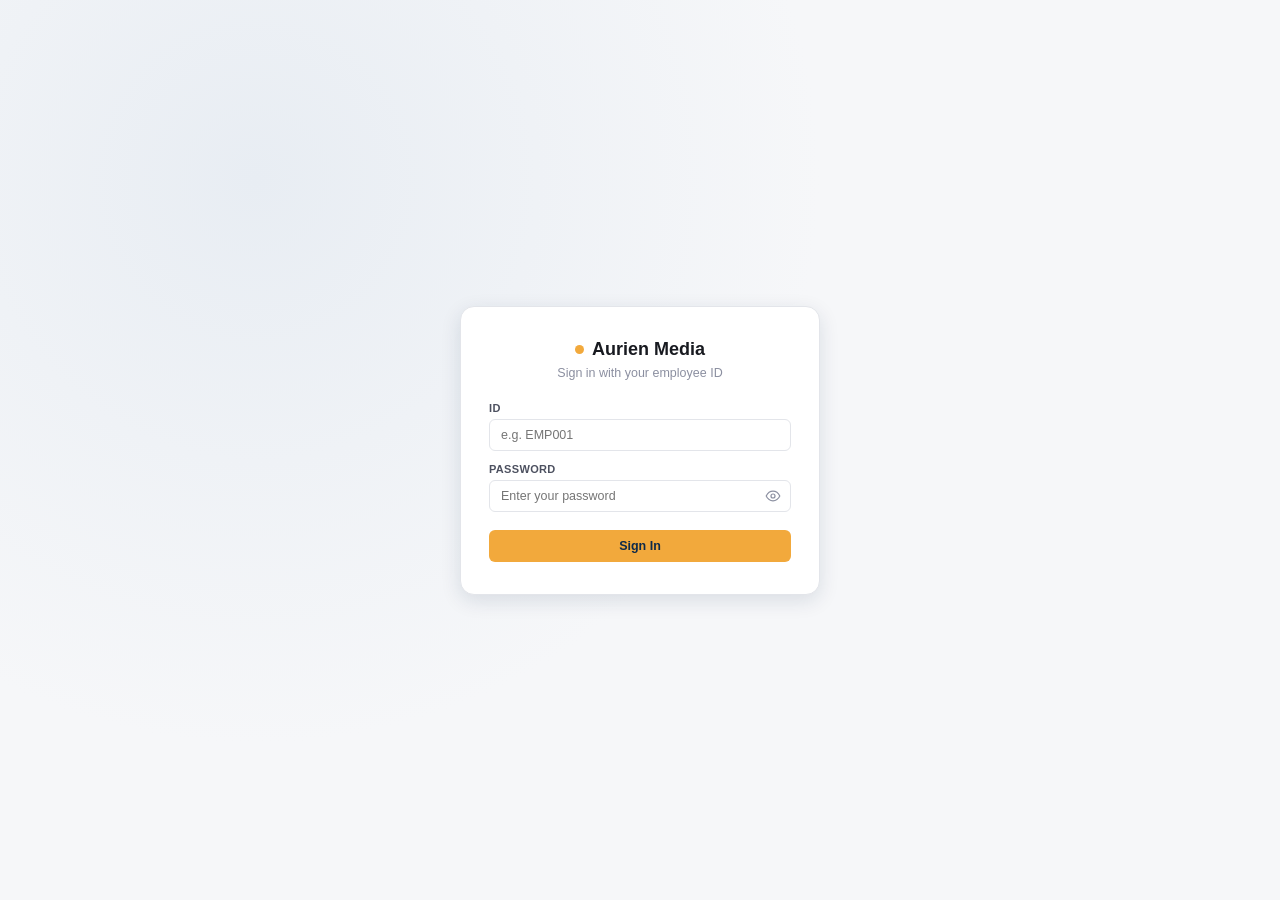
==== index.html @ a41c9145 "Add files via upload" ====
<!DOCTYPE html>
<html lang="en">
<head>
<meta charset="UTF-8" />
<meta name="viewport" content="width=device-width, initial-scale=1.0" />
<title>Sign In — Aurien Media</title>
<meta name="description" content="Attendance, work reports, salary, and leave management for Aurien Media." />

<!-- Favicon / installable app icons -->
<link rel="icon" href="assets/images/icons/favicon-64.png" sizes="64x64" type="image/png" />
<link rel="icon" href="assets/images/icons/favicon-32.png" sizes="32x32" type="image/png" />
<link rel="apple-touch-icon" href="assets/images/icons/apple-touch-icon.png" />
<link rel="manifest" href="manifest.json" />
<meta name="theme-color" content="#002147" />
<meta name="mobile-web-app-capable" content="yes" />
<meta name="apple-mobile-web-app-capable" content="yes" />
<meta name="apple-mobile-web-app-title" content="Aurien Media" />
<meta name="apple-mobile-web-app-status-bar-style" content="black-translucent" />

<!-- Link preview (Slack/WhatsApp/Discord/etc.) -->
<meta property="og:type" content="website" />
<meta property="og:site_name" content="Aurien Media" />
<meta property="og:title" content="Aurien Media — Employee Management System" />
<meta property="og:description" content="Attendance, work reports, salary, and leave management for Aurien Media." />
<meta property="og:image" content="https://workwithaurien.github.io/AM/assets/images/icons/og-cover.png" />
<meta property="og:url" content="https://workwithaurien.github.io/AM/" />
<meta name="twitter:card" content="summary" />
<meta name="twitter:title" content="Aurien Media — Employee Management System" />
<meta name="twitter:description" content="Attendance, work reports, salary, and leave management for Aurien Media." />
<meta name="twitter:image" content="https://workwithaurien.github.io/AM/assets/images/icons/og-cover.png" />

<link rel="stylesheet" href="assets/css/tokens.css" />
<link rel="stylesheet" href="assets/css/base.css" />
<link rel="stylesheet" href="assets/css/components.css" />
<link rel="stylesheet" href="assets/css/pages.css" />
</head>
<body class="login-body">
  <div class="login-card">
    <div class="login-logo"><span class="dot"></span> Aurien Media</div>
    <div class="login-sub">Sign in with your employee ID</div>

    <div class="login-error" id="loginError"></div>

    <form id="loginForm">
      <div class="field">
        <label for="uid">ID</label>
        <input class="input" id="uid" name="uid" type="text" placeholder="e.g. EMP001" required autocomplete="username" />
      </div>
      <div class="field">
        <label for="password">Password</label>
        <div class="password-field">
          <input class="input" id="password" name="password" type="password" placeholder="Enter your password" required autocomplete="current-password" />
          <button class="password-toggle" type="button" id="passwordToggle" aria-label="Show password" aria-pressed="false">
            <svg class="ic-eye" viewBox="0 0 20 20" fill="none" stroke="currentColor" stroke-width="1.5" stroke-linecap="round" stroke-linejoin="round">
              <path d="M1.5 10S4.5 4 10 4s8.5 6 8.5 6-3 6-8.5 6-8.5-6-8.5-6Z" />
              <circle cx="10" cy="10" r="2.5" />
            </svg>
            <svg class="ic-eye-off" viewBox="0 0 20 20" fill="none" stroke="currentColor" stroke-width="1.5" stroke-linecap="round" stroke-linejoin="round" style="display:none">
              <path d="M1.5 10S4.5 4 10 4s8.5 6 8.5 6-3 6-8.5 6-8.5-6-8.5-6Z" />
              <circle cx="10" cy="10" r="2.5" />
              <path d="M2.5 2.5l15 15" />
            </svg>
          </button>
        </div>
      </div>
      <button class="btn" type="submit" id="loginSubmit" style="width:100%;justify-content:center;margin-top:6px">Sign In</button>
    </form>
  </div>

  <script src="assets/js/core/utils.js"></script>
  <script src="assets/js/core/auth.js"></script>
  <script src="assets/js/components/loader.js"></script>
  <script src="assets/js/core/api.js"></script>
  <script src="assets/js/login.js"></script>
  <script src="assets/js/core/pwa.js"></script>
</body>
</html>
---- assets/css/tokens.css ----
/* ===== Design tokens ===== */
:root{
  /* surface */
  --bg:#f6f7f9;
  --surface:#ffffff;
  --surface-soft:#f0f1f4;
  --border:#e3e5ea;
  --border-strong:#d3d6dd;

  /* ink */
  --ink:#181a20;
  --ink-soft:#4d5160;
  --muted:#8b8fa0;

  /* brand — from the Aurien Media mark: navy peaks, gold star */
  --accent:#0E2A4A;       /* navy — structural: nav, links, icon tiles, avatars */
  --accent-ink:#ffffff;
  --accent-soft:#E8EDF3;
  --accent-strong:#081A30;

  --cta:#F2A93C;          /* gold — reserved for primary actions only */
  --cta-ink:#0E2A4A;      /* navy text on gold reads far better than white */
  --cta-soft:#FDF1DD;
  --cta-strong:#DC931F;

  /* shell — sidebar + topbar only */
  --shell-bg:#002147;
  --shell-ink:#ffffff;
  --shell-ink-soft:rgba(255,255,255,.68);
  --shell-muted:rgba(255,255,255,.5);
  --shell-border:rgba(255,255,255,.14);
  --shell-hover:rgba(255,255,255,.08);
  --shell-active:rgba(255,255,255,.12);

  /* status */
  --success:#1a9c6b;
  --success-soft:#e7f7f0;
  --warning:#b9750c;
  --warning-soft:#fbf0dd;
  --danger:#d1483f;
  --danger-soft:#fbeae8;

  /* radius / shadow */
  --r-sm:6px;
  --r-md:10px;
  --r-lg:14px;
  --shadow-sm:0 1px 3px rgba(14,42,74,.07);
  --shadow-md:0 6px 20px rgba(14,42,74,.12);

  /* type */
  --font:-apple-system,BlinkMacSystemFont,"Segoe UI",Inter,Roboto,Helvetica,Arial,sans-serif;
  --fs-xs:11px;
  --fs-sm:12.5px;
  --fs-md:13.5px;
  --fs-lg:16px;
  --fs-xl:20px;
  --fs-xxl:26px;

  /* layout */
  --sidebar-w:216px;
  --topbar-h:56px;
}
---- assets/css/base.css ----
/* ===== Reset + base ===== */
*,*::before,*::after{box-sizing:border-box;}
html,body{height:100%;}
body{
  margin:0;
  font-family:var(--font);
  background:var(--bg);
  color:var(--ink);
  font-size:var(--fs-md);
  -webkit-font-smoothing:antialiased;
}
h1,h2,h3,p{margin:0;}
button{font-family:inherit;cursor:pointer;}
input,select,textarea{font-family:inherit;font-size:var(--fs-md);}
a{color:inherit;text-decoration:none;}
::selection{background:var(--accent-soft);}

/* focus visibility (accessibility floor) */
button:focus-visible,
input:focus-visible,
select:focus-visible,
textarea:focus-visible,
[tabindex]:focus-visible{
  outline:2px solid var(--accent);
  outline-offset:2px;
}

@media (prefers-reduced-motion: reduce){
  *{animation-duration:.001ms !important;transition-duration:.001ms !important;}
}
---- assets/css/components.css ----
/* ===== Reusable components ===== */

/* grid helpers */
.grid{display:grid;gap:14px;}
.grid-2{grid-template-columns:repeat(2,1fr);}
.grid-3{grid-template-columns:repeat(3,1fr);}
.grid-4{grid-template-columns:repeat(4,1fr);}
@media (max-width: 1100px){.grid-4{grid-template-columns:repeat(2,1fr);}.grid-3{grid-template-columns:repeat(2,1fr);}}
@media (max-width: 640px){.grid-4,.grid-3,.grid-2{grid-template-columns:1fr;}}
/* Grid items default to min-width:auto, which refuses to shrink below a
   descendant's intrinsic width — e.g. a scrollable table's min-width
   (see table.js) would otherwise bubble up and force the whole grid
   column to overflow instead of letting .table-wrap scroll internally. */
.grid > *{min-width:0;}

/* card */
.card{
  background:var(--surface);border:1px solid var(--border);border-radius:var(--r-lg);
  padding:16px;box-shadow:var(--shadow-sm);
}
.card-label{font-size:var(--fs-xs);color:var(--muted);text-transform:uppercase;letter-spacing:.04em;font-weight:700;}
.card-value{font-size:var(--fs-xxl);font-weight:700;margin-top:6px;}
.card-sub{font-size:var(--fs-sm);color:var(--muted);margin-top:4px;}
.card-title{font-size:var(--fs-md);font-weight:700;margin-bottom:12px;}
.text-success{color:var(--success);}
.text-warning{color:var(--warning);}
.text-danger{color:var(--danger);}

/* buttons */
.btn{
  display:inline-flex;align-items:center;gap:6px;
  border:none;border-radius:var(--r-sm);padding:9px 14px;
  font-size:var(--fs-sm);font-weight:700;background:var(--cta);color:var(--cta-ink);
  transition:opacity .12s ease;
}
.btn:hover{opacity:.9;}
.btn:disabled{opacity:.5;cursor:not-allowed;}
.btn.secondary{background:var(--surface-soft);color:var(--ink);border:1px solid var(--border);}
.btn.danger{background:var(--danger-soft);color:var(--danger);}
.btn.sm{padding:6px 10px;font-size:var(--fs-xs);}
.btn-row{display:flex;gap:8px;flex-wrap:wrap;}

/* badge */
.badge{display:inline-flex;align-items:center;gap:4px;font-size:var(--fs-xs);font-weight:700;padding:3px 9px;border-radius:20px;}
.badge.success{background:var(--success-soft);color:var(--success);}
.badge.warning{background:var(--warning-soft);color:var(--warning);}
.badge.danger{background:var(--danger-soft);color:var(--danger);}
.badge.neutral{background:var(--surface-soft);color:var(--ink-soft);}

/* table — horizontal scroll (not clipping) when it's wider than its
   wrapper; table.js sets a per-table min-width so this actually kicks in
   instead of every column just squeezing down to fit. */
.table-wrap{background:var(--surface);border:1px solid var(--border);border-radius:var(--r-lg);overflow-x:auto;overflow-y:hidden;-webkit-overflow-scrolling:touch;}
table.data{width:100%;border-collapse:collapse;}
table.data thead th{
  text-align:left;font-size:var(--fs-xs);text-transform:uppercase;letter-spacing:.03em;
  color:var(--muted);font-weight:700;padding:11px 14px;background:var(--surface-soft);
  border-bottom:1px solid var(--border);
}
table.data tbody td{padding:12px 14px;font-size:var(--fs-sm);border-bottom:1px solid var(--border);color:var(--ink-soft);}
table.data tbody tr:last-child td{border-bottom:none;}
table.data tbody tr{transition:background .1s ease;}
table.data tbody tr.clickable:hover{background:var(--surface-soft);cursor:pointer;}
.table-empty{padding:34px;text-align:center;color:var(--muted);font-size:var(--fs-sm);}

/* toolbar */
.toolbar{display:flex;gap:10px;align-items:center;margin-bottom:14px;flex-wrap:wrap;}
.toolbar .grow{flex:1;}
.input, select.input{
  border:1px solid var(--border);border-radius:var(--r-sm);padding:8px 11px;
  font-size:var(--fs-sm);background:var(--surface);color:var(--ink);width:100%;
}
.input[readonly]{background:var(--surface-soft);color:var(--ink-soft);cursor:not-allowed;}
.field{display:flex;flex-direction:column;gap:5px;margin-bottom:12px;}
.field label{font-size:var(--fs-xs);font-weight:700;color:var(--ink-soft);text-transform:uppercase;letter-spacing:.03em;}

/* modal */
.overlay{position:fixed;inset:0;background:rgba(20,22,30,.4);display:flex;align-items:center;justify-content:center;z-index:100;}
.modal{background:var(--surface);border-radius:var(--r-lg);width:440px;max-width:92vw;max-height:88vh;overflow:auto;box-shadow:var(--shadow-md);}
.modal.wide{width:680px;}
.modal.xl{width:840px;}
.modal-head{display:flex;align-items:center;justify-content:space-between;padding:16px 18px;border-bottom:1px solid var(--border);}
.modal-head h3{font-size:var(--fs-lg);}
.modal-body{padding:18px;}
.modal-foot{padding:14px 18px;border-top:1px solid var(--border);display:flex;justify-content:flex-end;gap:8px;}
.close-x{border:none;background:none;font-size:16px;color:var(--muted);}

/* drawer */
.drawer-overlay{position:fixed;inset:0;background:rgba(20,22,30,.35);z-index:90;}
.drawer{
  position:fixed;top:0;right:0;bottom:0;width:420px;max-width:92vw;background:var(--surface);
  box-shadow:-8px 0 24px rgba(20,22,30,.12);z-index:91;display:flex;flex-direction:column;
  animation:slideIn .16s ease;
}
@keyframes slideIn{from{transform:translateX(24px);opacity:0;}to{transform:translateX(0);opacity:1;}}
.drawer-head{padding:16px 18px;border-bottom:1px solid var(--border);display:flex;justify-content:space-between;align-items:center;}
.drawer-body{padding:18px;overflow:auto;flex:1;}
.tabs{display:flex;gap:4px;border-bottom:1px solid var(--border);margin-bottom:16px;flex-wrap:wrap;}
.tab-btn{border:none;background:none;padding:9px 4px;margin-right:14px;font-size:var(--fs-sm);color:var(--muted);font-weight:600;border-bottom:2px solid transparent;}
.tab-btn.active{color:var(--accent);border-bottom-color:var(--accent);}

/* toast */
#toastHost{position:fixed;bottom:20px;right:20px;display:flex;flex-direction:column;gap:8px;z-index:200;}
.toast{
  background:var(--ink);color:#fff;padding:11px 16px;border-radius:var(--r-sm);
  font-size:var(--fs-sm);box-shadow:var(--shadow-md);animation:toastIn .16s ease;
  display:flex;align-items:center;gap:8px;
}
.toast.success{background:var(--success);}
.toast.error{background:var(--danger);}
@keyframes toastIn{from{transform:translateY(6px);opacity:0;}to{transform:translateY(0);opacity:1;}}

/* loader */
.skeleton{background:linear-gradient(90deg,var(--surface-soft) 25%,#e6e8ee 37%,var(--surface-soft) 63%);background-size:400% 100%;animation:shimmer 1.4s ease infinite;border-radius:var(--r-sm);}
@keyframes shimmer{0%{background-position:100% 0;}100%{background-position:0 0;}}
.spinner{width:18px;height:18px;border-radius:50%;border:2px solid var(--border);border-top-color:var(--accent);animation:spin .7s linear infinite;}
.spinner.lg{width:34px;height:34px;border-width:3px;}
@keyframes spin{to{transform:rotate(360deg);}}

/* global loader — shown while any Api.call is in flight */
#globalLoader{
  position:fixed;inset:0;background:rgba(246,247,249,.6);
  display:flex;align-items:center;justify-content:center;
  z-index:300;opacity:0;pointer-events:none;transition:opacity .12s ease;
}
#globalLoader.show{opacity:1;pointer-events:all;}

/* section heading */
.section-head{display:flex;align-items:center;justify-content:space-between;margin:26px 0 12px;}
.section-head h2{font-size:var(--fs-md);font-weight:700;color:var(--ink-soft);text-transform:uppercase;letter-spacing:.03em;}

/* empty state */
.empty-state{text-align:center;padding:40px 20px;color:var(--muted);}
.empty-state .big{font-size:26px;margin-bottom:8px;}

/* approval list (Approve Leave / Approve Advance modals) */
.approval-list{display:flex;flex-direction:column;gap:10px;}
.approval-row{display:flex;align-items:center;justify-content:space-between;gap:12px;padding:12px 14px;border:1px solid var(--border);border-radius:var(--r-md);}
.approval-actions{display:flex;gap:6px;flex:none;}
@media (max-width: 480px){
  .approval-row{flex-direction:column;align-items:stretch;}
  .approval-actions{justify-content:flex-end;}
}
---- assets/css/pages.css ----
/* ===== Page-specific styling ===== */

/* ---- Login ---- */
body.login-body{
  height:100vh;display:flex;align-items:center;justify-content:center;
  background:radial-gradient(circle at 20% 20%, var(--accent-soft) 0%, var(--bg) 45%);
}
.login-card{
  width:360px;max-width:90vw;background:var(--surface);border:1px solid var(--border);
  border-radius:var(--r-lg);padding:32px 28px;box-shadow:var(--shadow-md);
}
.login-logo{display:flex;align-items:center;gap:8px;justify-content:center;font-weight:700;font-size:18px;margin-bottom:6px;}
.login-logo .dot{width:9px;height:9px;border-radius:50%;background:var(--cta);}
.login-sub{text-align:center;color:var(--muted);font-size:var(--fs-sm);margin-bottom:22px;}
.login-error{
  background:var(--danger-soft);color:var(--danger);font-size:var(--fs-xs);
  padding:8px 10px;border-radius:var(--r-sm);margin-bottom:12px;display:none;
}
.login-error.show{display:block;}
.password-field{position:relative;}
.password-field .input{padding-right:38px;}
.password-toggle{
  position:absolute;top:50%;right:4px;transform:translateY(-50%);
  width:28px;height:28px;border:none;background:none;color:var(--muted);
  display:flex;align-items:center;justify-content:center;border-radius:var(--r-sm);
}
.password-toggle:hover{color:var(--ink-soft);background:var(--surface-soft);}
.password-toggle svg{width:18px;height:18px;}

/* ---- Dashboard ---- */
.announce-list{display:flex;flex-direction:column;gap:10px;}
.announce-item{padding:12px 14px;border:1px solid var(--border);border-radius:var(--r-md);background:var(--surface);}
.announce-item .a-title{font-weight:700;font-size:var(--fs-sm);}
.announce-item .a-date{font-size:var(--fs-xs);color:var(--muted);margin-top:2px;}
.quick-actions{display:flex;gap:10px;margin-top:18px;flex-wrap:wrap;}
.clock-btn{width:100%;}

/* ---- Drive ---- */
.drive-card{
  display:flex;flex-direction:column;gap:8px;align-items:flex-start;
  border:1px solid var(--border);border-radius:var(--r-lg);padding:18px;background:var(--surface);
  transition:box-shadow .12s ease, transform .12s ease;
}
.drive-card:hover{box-shadow:var(--shadow-md);transform:translateY(-1px);cursor:pointer;}
.drive-icon{width:34px;height:34px;border-radius:9px;background:var(--accent-soft);color:var(--accent);display:flex;align-items:center;justify-content:center;font-size:16px;}
.drive-card .d-title{font-weight:700;font-size:var(--fs-md);}
.drive-card .d-open{font-size:var(--fs-xs);color:var(--accent);font-weight:700;}

/* ---- Profile ---- */
.profile-head{display:flex;gap:16px;align-items:center;}
.profile-avatar{width:64px;height:64px;border-radius:50%;background:var(--accent-soft);color:var(--accent);display:flex;align-items:center;justify-content:center;font-size:22px;font-weight:700;overflow:hidden;}
.profile-name{font-size:var(--fs-lg);font-weight:700;}
.profile-role{font-size:var(--fs-sm);color:var(--muted);}
.profile-grid{display:grid;grid-template-columns:220px 1fr;gap:20px;margin-top:20px;}
.profile-grid > *{min-width:0;}
@media (max-width: 800px){.profile-grid{grid-template-columns:1fr;}}
.info-list{display:flex;flex-direction:column;gap:10px;font-size:var(--fs-sm);}
.info-list .k{color:var(--muted);font-size:var(--fs-xs);text-transform:uppercase;letter-spacing:.03em;}
.info-list .v{margin-top:2px;}

/* ---- Employees ---- */
.emp-card{border:1px solid var(--border);border-radius:var(--r-lg);background:var(--surface);padding:16px;cursor:pointer;transition:box-shadow .12s ease;}
.emp-card:hover{box-shadow:var(--shadow-md);}
.emp-card .e-top{display:flex;gap:10px;align-items:center;}
.emp-avatar{width:38px;height:38px;border-radius:50%;background:var(--accent-soft);color:var(--accent);display:flex;align-items:center;justify-content:center;font-weight:700;font-size:13px;}
.emp-name{font-weight:700;font-size:var(--fs-sm);}
.emp-role{font-size:var(--fs-xs);color:var(--muted);}
.emp-details{margin-top:12px;padding-top:12px;border-top:1px solid var(--border);display:flex;flex-direction:column;gap:4px;}
.emp-details div{display:flex;justify-content:space-between;font-size:var(--fs-xs);}
.emp-details .k{color:var(--muted);}
.emp-details .v{font-weight:600;color:var(--ink-soft);}
.emp-meta{margin-top:12px;display:flex;flex-wrap:wrap;gap:6px;}
.emp-pending{
  margin-top:10px;padding:7px 10px;border-radius:var(--r-sm);
  background:var(--warning-soft);color:var(--warning);font-size:var(--fs-xs);font-weight:700;text-align:center;
}
.emp-page{padding-bottom:64px;}
.bottom-actions{
  position:fixed;left:var(--sidebar-w);right:0;bottom:0;z-index:60;
  display:flex;gap:10px;justify-content:center;flex-wrap:wrap;
  padding:12px 16px;background:var(--surface);border-top:1px solid var(--border);box-shadow:var(--shadow-md);
}
@media (max-width:900px){
  .bottom-actions{left:0;}
}

/* ---- Holidays ---- */
.month-nav{display:flex;align-items:center;gap:10px;}
.month-nav .m-label{font-weight:700;font-size:var(--fs-lg);min-width:150px;text-align:center;}
.cal-grid{display:grid;grid-template-columns:repeat(7,1fr);gap:8px;margin-top:16px;}
.cal-dow{font-size:var(--fs-xs);color:var(--muted);text-align:center;font-weight:700;text-transform:uppercase;letter-spacing:.04em;padding-bottom:6px;}
.cal-cell{
  aspect-ratio:1/1;border-radius:var(--r-md);border:1px solid var(--border);
  display:flex;flex-direction:column;align-items:center;justify-content:center;gap:3px;
  font-size:var(--fs-sm);color:var(--ink-soft);background:var(--surface);position:relative;
  transition:box-shadow .12s ease, transform .12s ease;
}
.cal-cell.empty{border:none;background:none;}
/* subtle Sunday shading — :where() keeps this from ever outranking a status color below */
.cal-cell:where(:nth-child(7n+1)):not(.empty){background:var(--surface-soft);}
.cal-cell.holiday{background:var(--accent-soft);border-color:var(--accent);color:var(--accent);font-weight:700;}
.cal-cell.present{background:var(--success-soft);border-color:var(--success);color:var(--success);font-weight:700;}
.cal-cell.absent{background:var(--danger-soft);border-color:var(--danger);color:var(--danger);font-weight:700;}
.cal-cell.leave{background:var(--warning-soft);border-color:var(--warning);color:var(--warning);font-weight:700;}
.cal-cell.today{outline:2px solid var(--cta);outline-offset:-2px;}
.cal-cell:not(.empty):hover{box-shadow:var(--shadow-sm);transform:translateY(-1px);}
.cal-dot{width:5px;height:5px;border-radius:50%;background:currentColor;}
.legend{display:flex;gap:20px;flex-wrap:wrap;justify-content:center;margin:14px 0 18px;font-size:var(--fs-xs);color:var(--ink-soft);}
.legend-item{display:flex;align-items:center;gap:7px;}
.legend-dot{width:9px;height:9px;border-radius:50%;display:inline-block;}
.legend-dot.present{background:var(--success);}
.legend-dot.absent{background:var(--danger);}
.legend-dot.leave{background:var(--warning);}
.legend-dot.holiday{background:var(--accent);}
.holiday-list{display:flex;flex-direction:column;gap:8px;margin-top:16px;}
.holiday-row{display:flex;align-items:center;justify-content:space-between;padding:10px 14px;border:1px solid var(--border);border-radius:var(--r-md);background:var(--surface);font-size:var(--fs-sm);}
.holiday-row .h-date{color:var(--muted);font-size:var(--fs-xs);width:110px;flex:none;}
.holiday-row .h-name{flex:1;font-weight:600;}
.year-groups{display:flex;flex-direction:column;gap:22px;margin-top:10px;}
.year-group h3{font-size:var(--fs-sm);color:var(--ink-soft);text-transform:uppercase;letter-spacing:.03em;margin-bottom:8px;}

/* ---- Settings ---- */
.settings-block{margin-bottom:20px;}
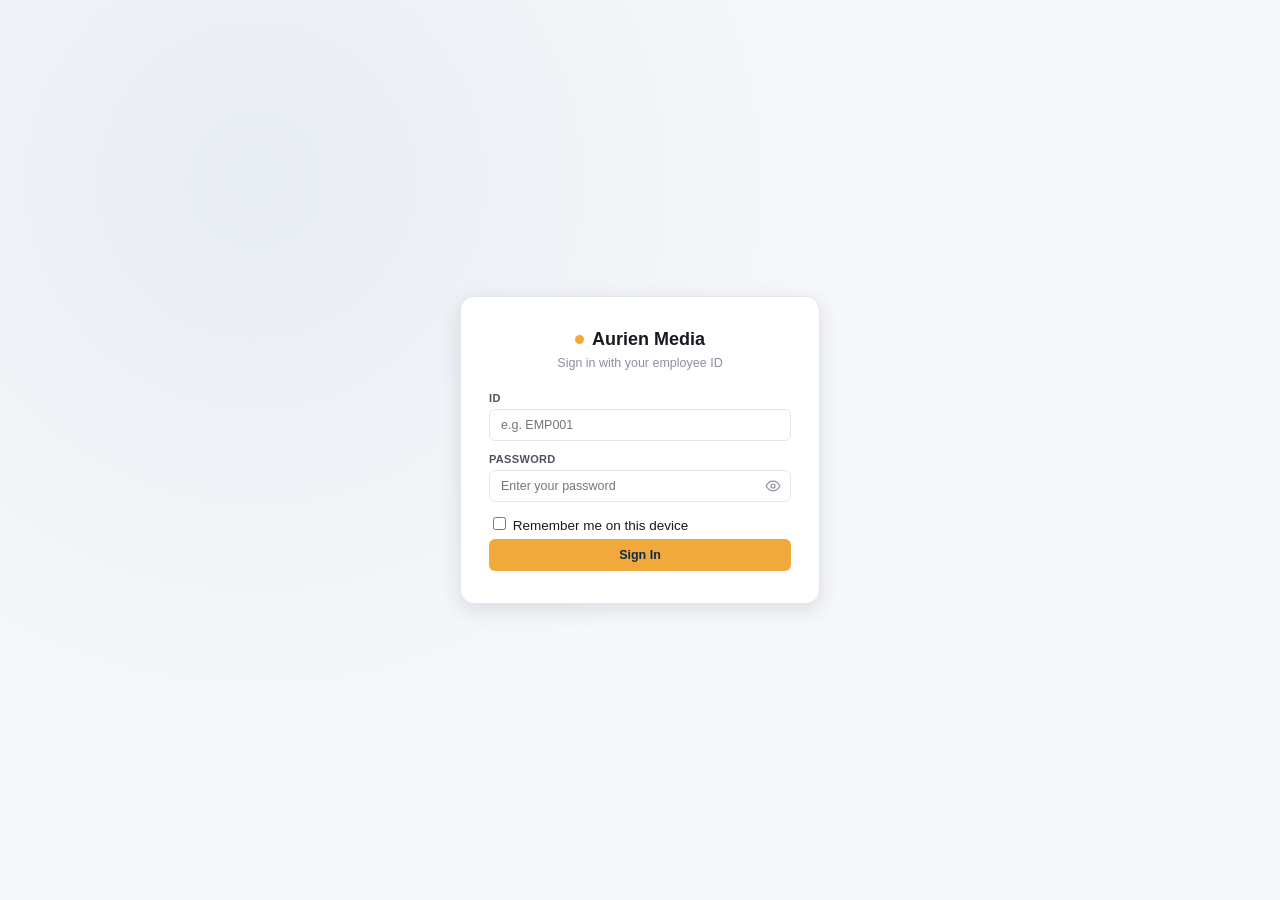
==== commit 85b117f1: "Update index.html" ====
--- a/index.html
+++ b/index.html
@@ -63,6 +63,10 @@
           </button>
         </div>
       </div>
+      <label class="remember-me">
+        <input type="checkbox" id="rememberMe" name="rememberMe" />
+        <span>Remember me on this device</span>
+      </label>
       <button class="btn" type="submit" id="loginSubmit" style="width:100%;justify-content:center;margin-top:6px">Sign In</button>
     </form>
   </div>
--- a/assets/css/components.css
+++ b/assets/css/components.css
@@ -94,6 +94,11 @@
 }
 @keyframes slideIn{from{transform:translateX(24px);opacity:0;}to{transform:translateX(0);opacity:1;}}
 .drawer-head{padding:16px 18px;border-bottom:1px solid var(--border);display:flex;justify-content:space-between;align-items:center;}
+.drawer-title{display:flex;align-items:center;gap:10px;min-width:0;}
+.drawer-avatar{
+  width:34px;height:34px;border-radius:50%;background:var(--accent-soft);color:var(--accent);
+  display:flex;align-items:center;justify-content:center;font-weight:700;font-size:12px;overflow:hidden;flex:none;
+}
 .drawer-body{padding:18px;overflow:auto;flex:1;}
 .tabs{display:flex;gap:4px;border-bottom:1px solid var(--border);margin-bottom:16px;flex-wrap:wrap;}
 .tab-btn{border:none;background:none;padding:9px 4px;margin-right:14px;font-size:var(--fs-sm);color:var(--muted);font-weight:600;border-bottom:2px solid transparent;}
--- a/assets/css/pages.css
+++ b/assets/css/pages.css
@@ -62,7 +62,7 @@
 .emp-card{border:1px solid var(--border);border-radius:var(--r-lg);background:var(--surface);padding:16px;cursor:pointer;transition:box-shadow .12s ease;}
 .emp-card:hover{box-shadow:var(--shadow-md);}
 .emp-card .e-top{display:flex;gap:10px;align-items:center;}
-.emp-avatar{width:38px;height:38px;border-radius:50%;background:var(--accent-soft);color:var(--accent);display:flex;align-items:center;justify-content:center;font-weight:700;font-size:13px;}
+.emp-avatar{width:38px;height:38px;border-radius:50%;background:var(--accent-soft);color:var(--accent);display:flex;align-items:center;justify-content:center;font-weight:700;font-size:13px;overflow:hidden;flex:none;}
 .emp-name{font-weight:700;font-size:var(--fs-sm);}
 .emp-role{font-size:var(--fs-xs);color:var(--muted);}
 .emp-details{margin-top:12px;padding-top:12px;border-top:1px solid var(--border);display:flex;flex-direction:column;gap:4px;}
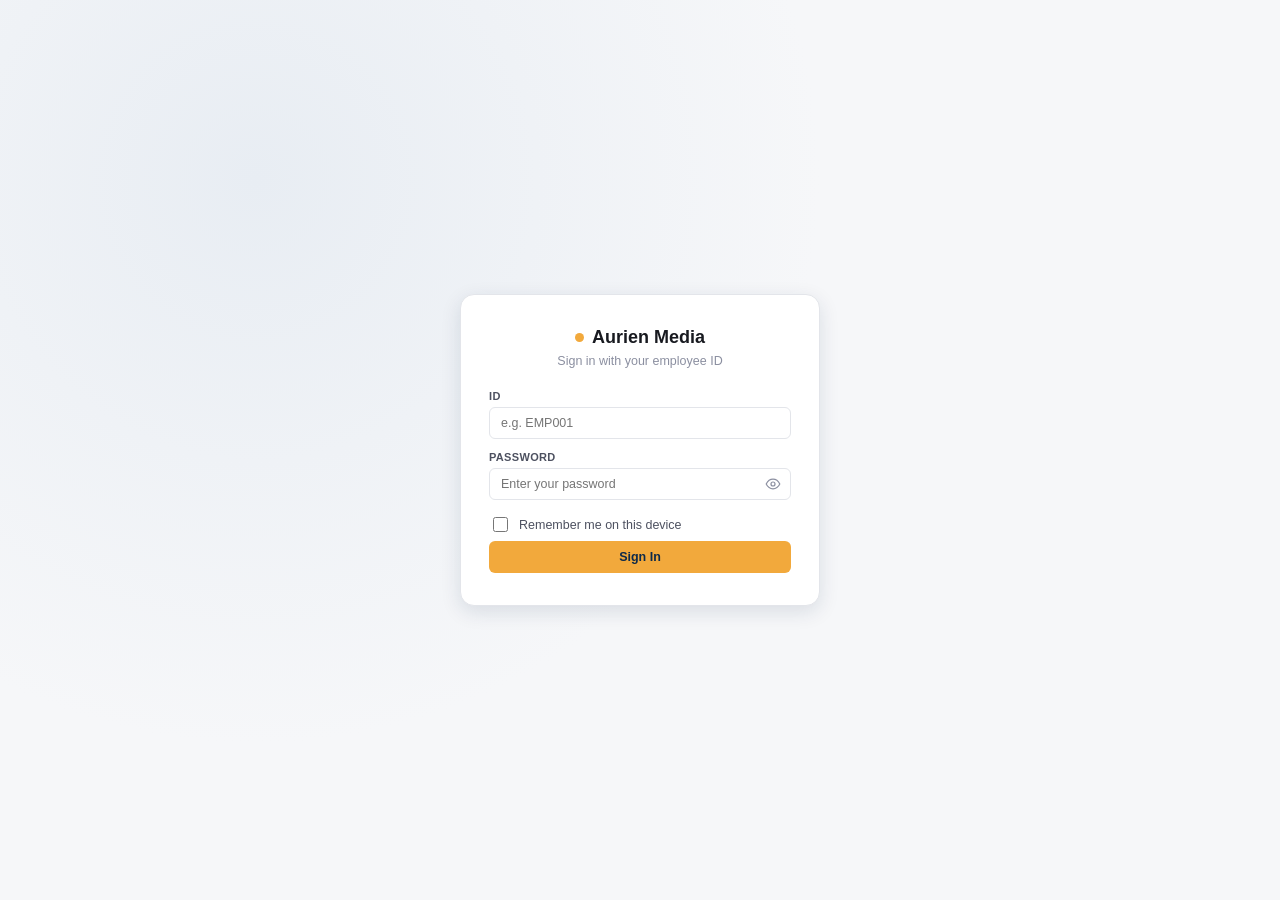
==== commit d90c9154: "Shorten installed-app title bar to 'Aurien Media - EMS' The installed PWA's Windows title bar concat" ====
--- a/index.html
+++ b/index.html
@@ -3,7 +3,7 @@
 <head>
 <meta charset="UTF-8" />
 <meta name="viewport" content="width=device-width, initial-scale=1.0" />
-<title>Sign In — Aurien Media</title>
+<title>Sign In</title>
 <meta name="description" content="Attendance, work reports, salary, and leave management for Aurien Media." />
 
 <!-- Favicon / installable app icons -->
--- a/assets/css/pages.css
+++ b/assets/css/pages.css
@@ -17,6 +17,8 @@
   padding:8px 10px;border-radius:var(--r-sm);margin-bottom:12px;display:none;
 }
 .login-error.show{display:block;}
+.remember-me{display:flex;align-items:center;gap:8px;margin-top:14px;font-size:var(--fs-sm);color:var(--ink-soft);cursor:pointer;}
+.remember-me input{width:15px;height:15px;accent-color:var(--cta);cursor:pointer;}
 .password-field{position:relative;}
 .password-field .input{padding-right:38px;}
 .password-toggle{
@@ -113,9 +115,10 @@
 .legend-dot.leave{background:var(--warning);}
 .legend-dot.holiday{background:var(--accent);}
 .holiday-list{display:flex;flex-direction:column;gap:8px;margin-top:16px;}
-.holiday-row{display:flex;align-items:center;justify-content:space-between;padding:10px 14px;border:1px solid var(--border);border-radius:var(--r-md);background:var(--surface);font-size:var(--fs-sm);}
+.holiday-row{display:flex;align-items:center;justify-content:space-between;padding:10px 14px;border:1px solid var(--border);border-radius:var(--r-md);background:var(--surface);font-size:var(--fs-sm);flex-wrap:wrap;gap:8px;}
 .holiday-row .h-date{color:var(--muted);font-size:var(--fs-xs);width:110px;flex:none;}
 .holiday-row .h-name{flex:1;font-weight:600;}
+.h-actions{display:flex;gap:6px;flex:none;margin-left:10px;}
 .year-groups{display:flex;flex-direction:column;gap:22px;margin-top:10px;}
 .year-group h3{font-size:var(--fs-sm);color:var(--ink-soft);text-transform:uppercase;letter-spacing:.03em;margin-bottom:8px;}
 
